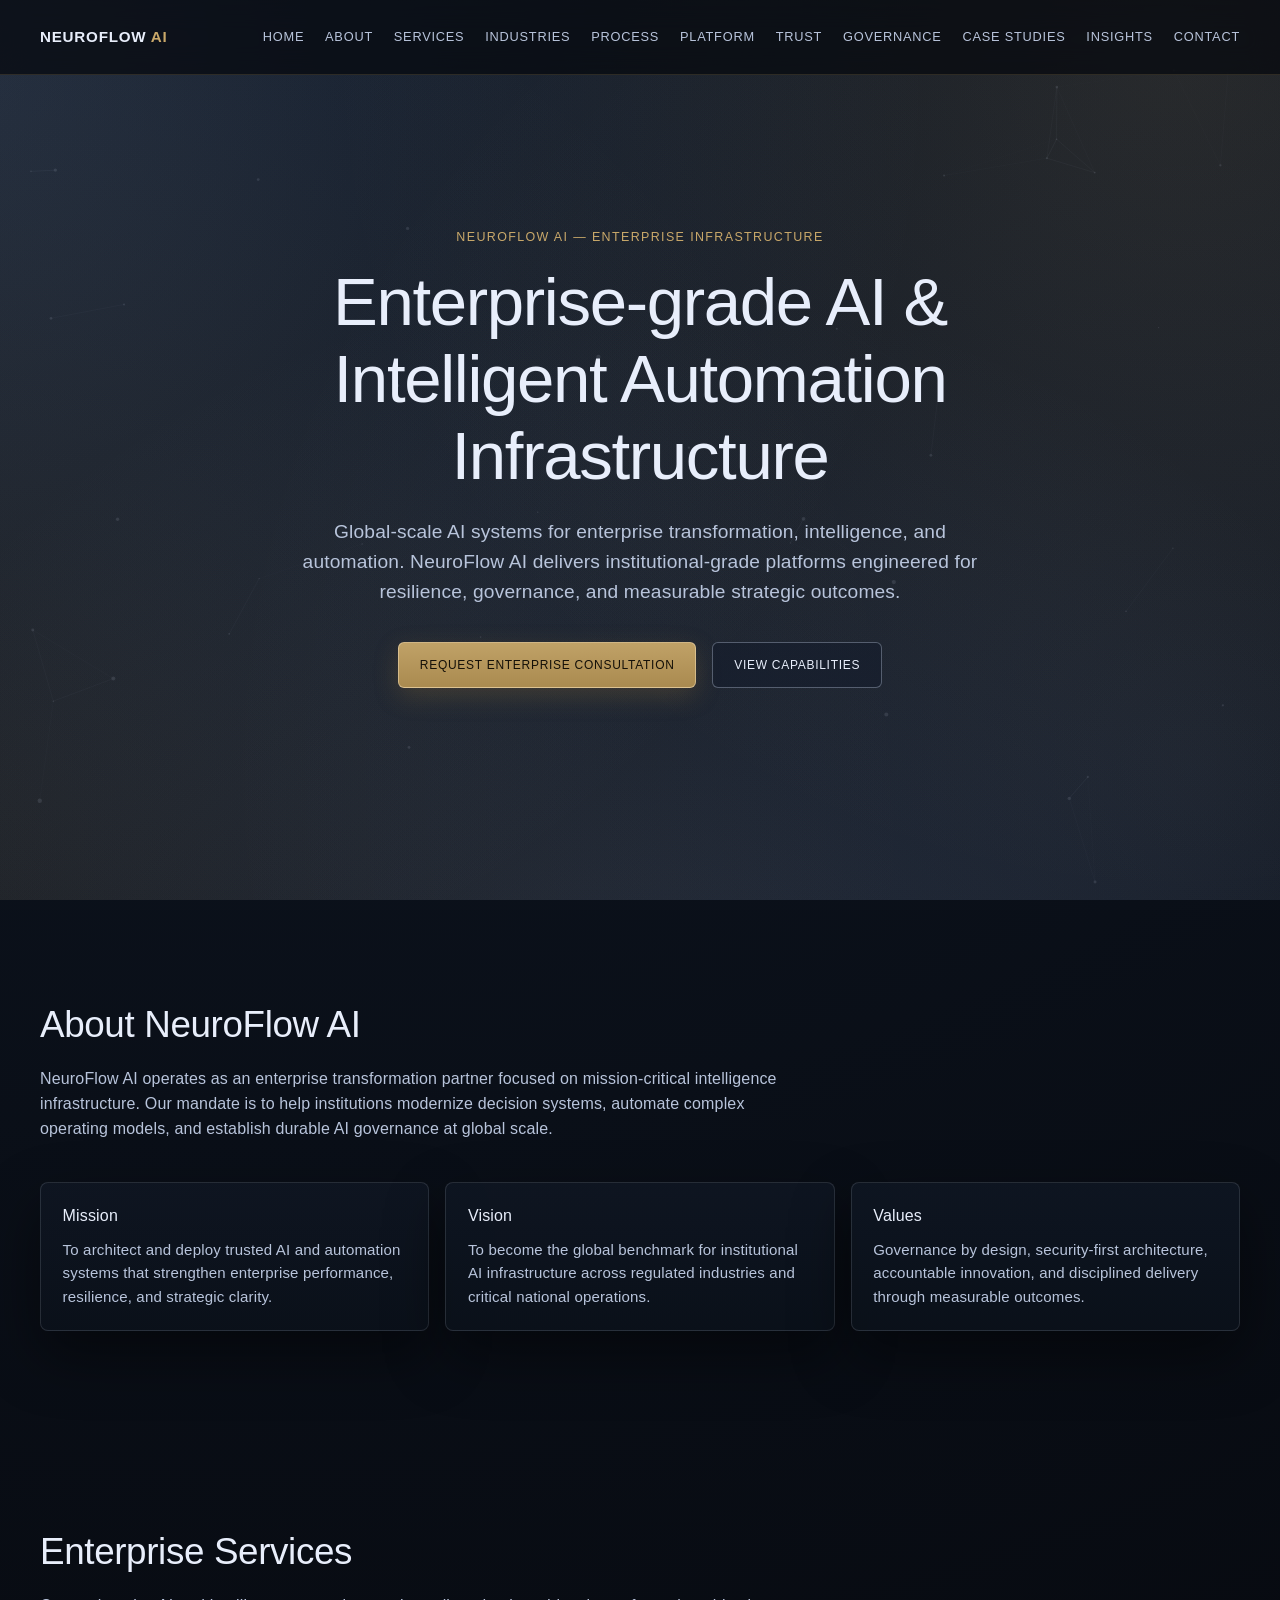
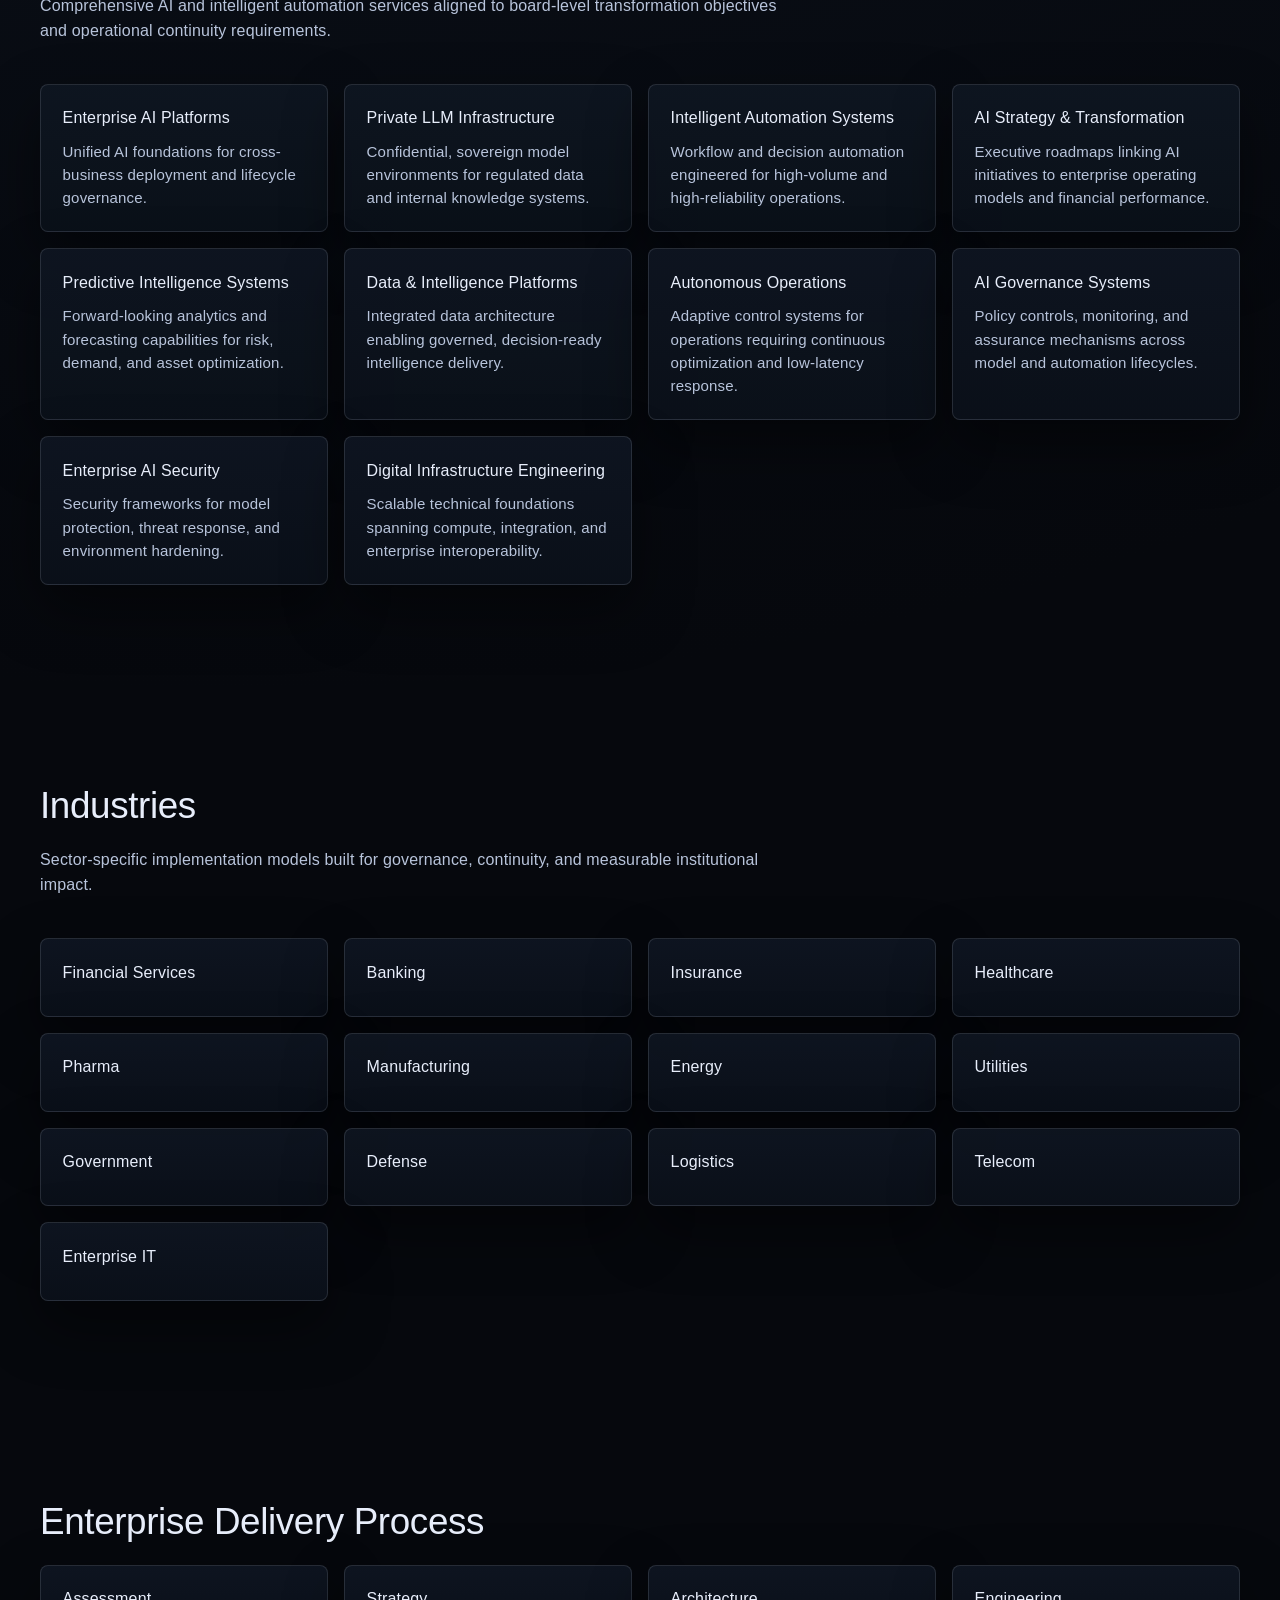
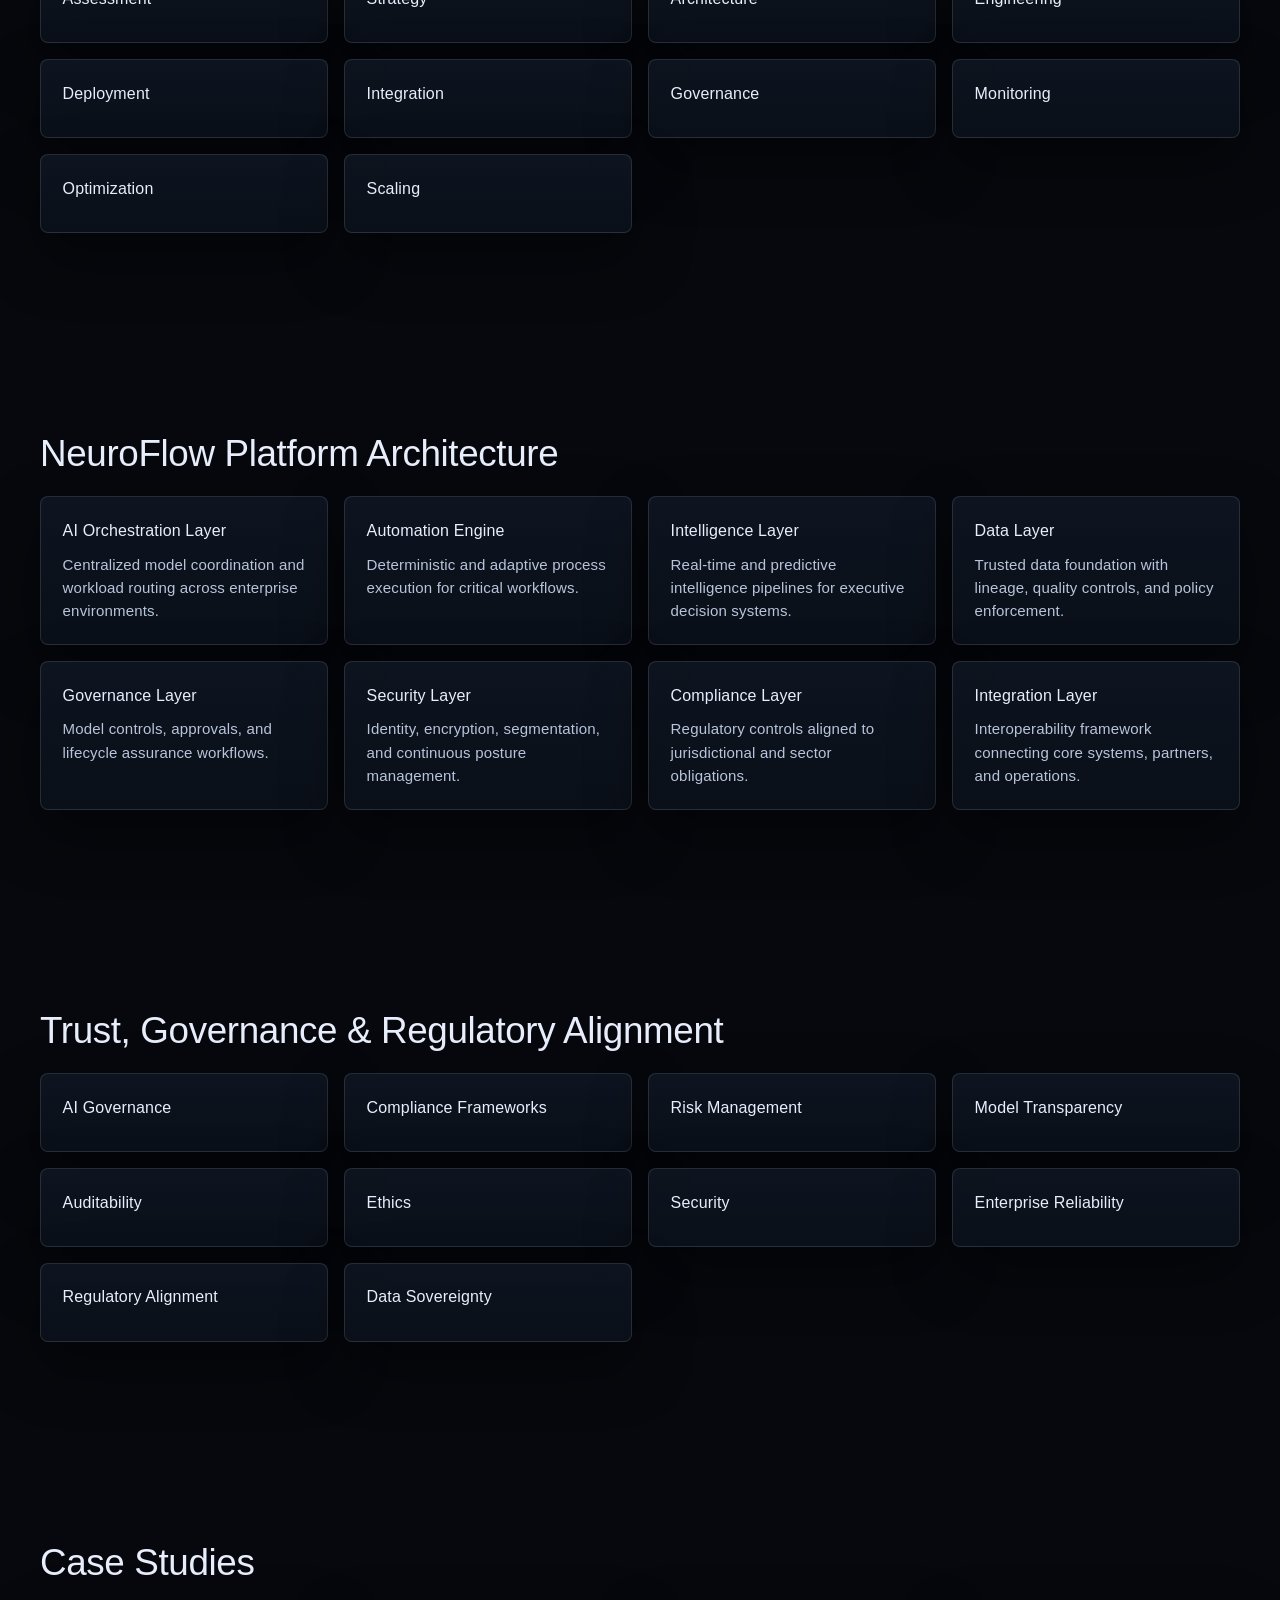
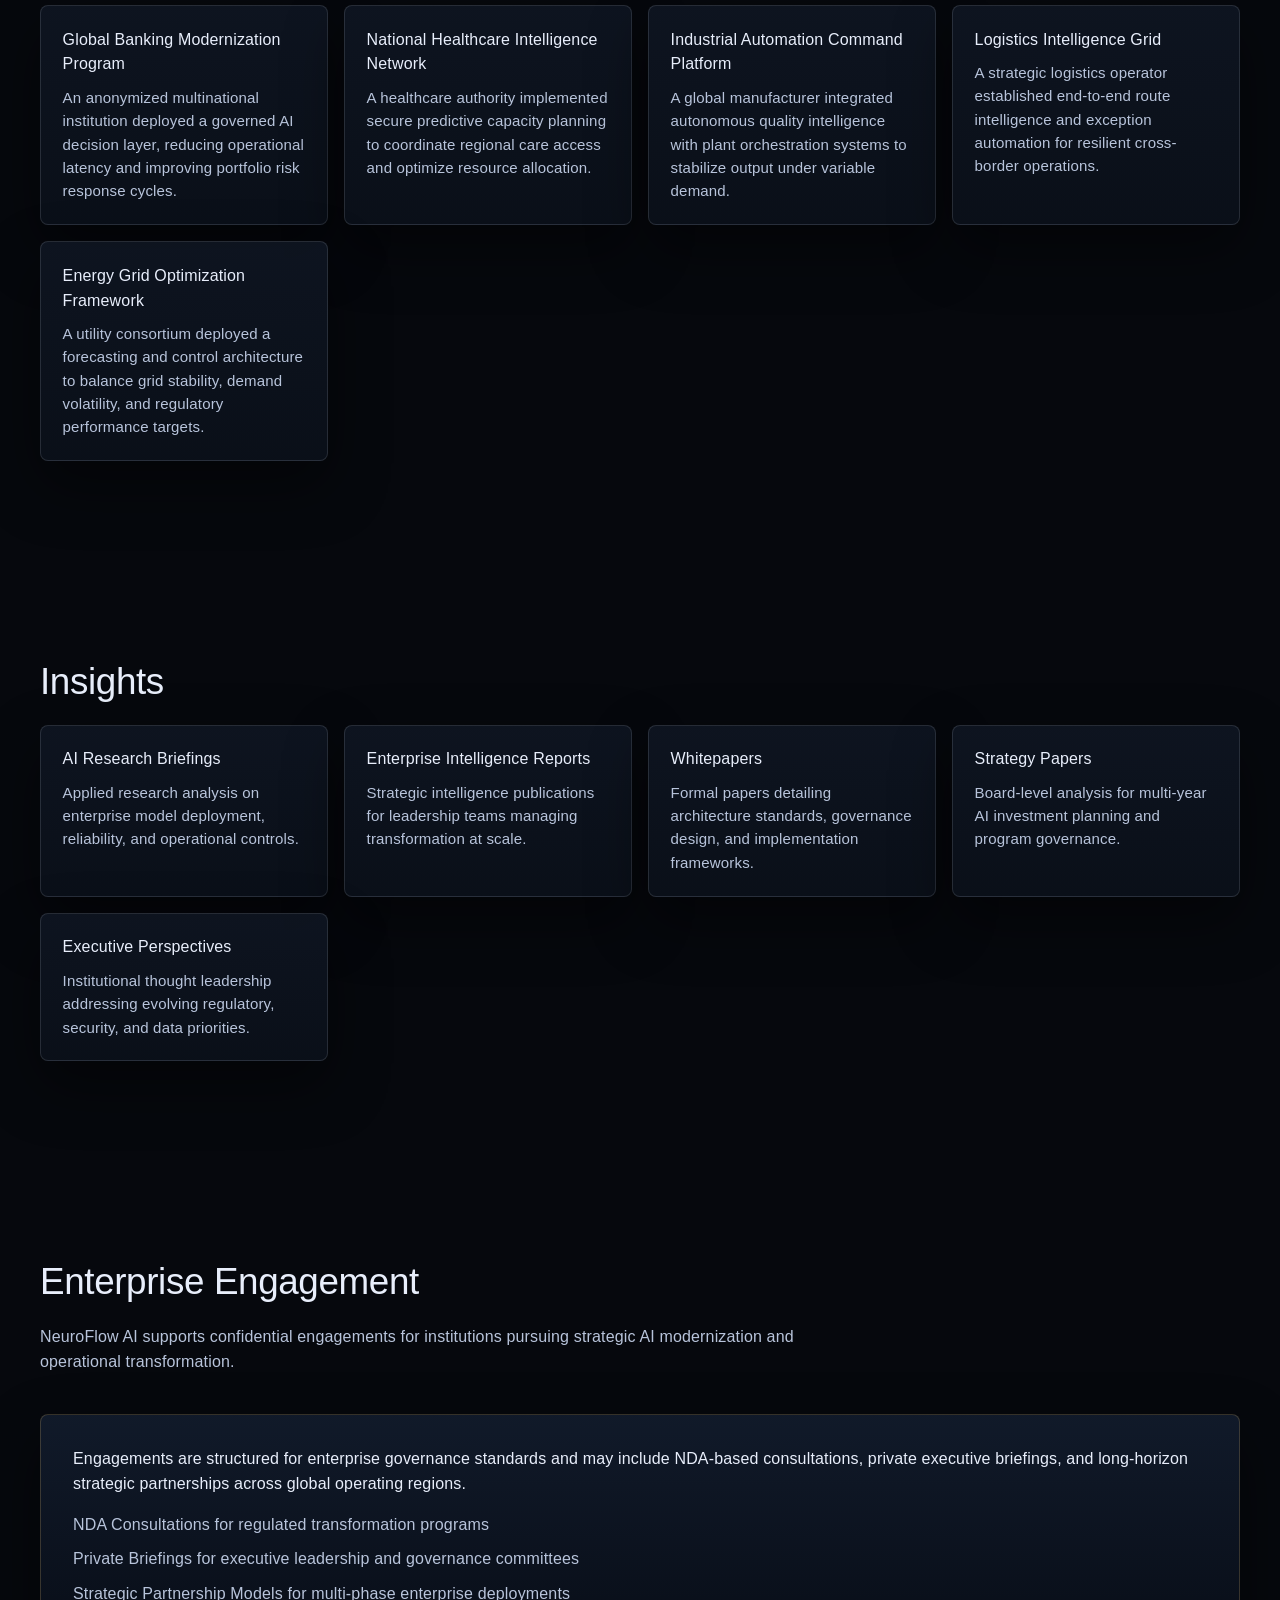
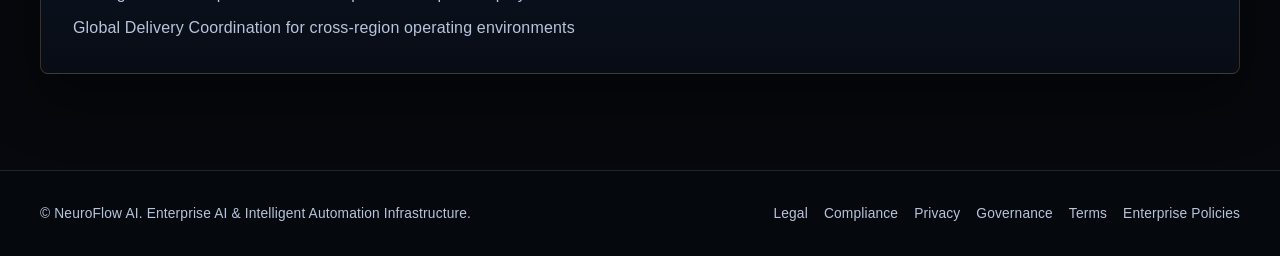
==== index.html @ eb6e6def "Create premium enterprise NeuroFlow AI landing page" ====
<!DOCTYPE html>
<html lang="en">
<head>
  <meta charset="UTF-8" />
  <meta name="viewport" content="width=device-width, initial-scale=1.0" />
  <title>NeuroFlow AI — Enterprise AI & Intelligent Automation Infrastructure</title>
  <style>
    :root {
      --bg: #06080d;
      --bg-alt: #0b1018;
      --panel: #0f1622;
      --panel-soft: #111b2b;
      --line: rgba(219, 228, 245, 0.13);
      --text: #e8eefb;
      --muted: #b8c4db;
      --gold: #c9a86a;
      --blue: #8eaad7;
      --shadow: 0 24px 60px rgba(0, 0, 0, 0.45);
      --radius: 8px;
      --container: 1200px;
      --transition: 420ms cubic-bezier(0.22, 1, 0.36, 1);
    }

    * {
      box-sizing: border-box;
      margin: 0;
      padding: 0;
    }

    html {
      scroll-behavior: smooth;
    }

    body {
      font-family: Inter, "IBM Plex Sans", "Segoe UI", Arial, sans-serif;
      background: radial-gradient(circle at 20% -10%, #101a29 0%, var(--bg) 40%), var(--bg);
      color: var(--text);
      line-height: 1.55;
      letter-spacing: 0.01em;
      overflow-x: hidden;
    }

    a {
      color: inherit;
      text-decoration: none;
    }

    .container {
      width: min(100% - 3rem, var(--container));
      margin-inline: auto;
    }

    .top-nav {
      position: fixed;
      inset: 0 0 auto 0;
      z-index: 1000;
      background: rgba(6, 9, 14, 0.72);
      backdrop-filter: blur(14px);
      border-bottom: 1px solid rgba(201, 168, 106, 0.18);
    }

    .top-nav .container {
      min-height: 74px;
      display: flex;
      align-items: center;
      justify-content: space-between;
      gap: 2rem;
    }

    .logo {
      font-weight: 600;
      letter-spacing: 0.05em;
      font-size: 0.95rem;
      text-transform: uppercase;
      white-space: nowrap;
    }

    .logo span {
      color: var(--gold);
    }

    .nav-links {
      display: flex;
      flex-wrap: wrap;
      justify-content: flex-end;
      gap: 1rem 1.3rem;
      font-size: 0.8rem;
      color: var(--muted);
      text-transform: uppercase;
      letter-spacing: 0.06em;
    }

    .nav-links a {
      position: relative;
      transition: color var(--transition);
    }

    .nav-links a::after {
      content: "";
      position: absolute;
      left: 0;
      right: 0;
      bottom: -6px;
      height: 1px;
      background: var(--gold);
      transform: scaleX(0);
      transform-origin: left;
      transition: transform var(--transition);
    }

    .nav-links a:hover,
    .nav-links a:focus-visible {
      color: var(--text);
    }

    .nav-links a:hover::after,
    .nav-links a:focus-visible::after {
      transform: scaleX(1);
    }

    section {
      padding: 6rem 0;
      position: relative;
    }

    .hero {
      min-height: 100vh;
      display: grid;
      place-items: center;
      padding-top: 7rem;
      overflow: hidden;
      isolation: isolate;
    }

    .hero-gradient,
    .hero-gradient::before,
    .hero-gradient::after {
      position: absolute;
      inset: -20%;
      content: "";
      pointer-events: none;
      z-index: -3;
    }

    .hero-gradient {
      background:
        radial-gradient(circle at 12% 20%, rgba(142, 170, 215, 0.16), transparent 52%),
        radial-gradient(circle at 80% 18%, rgba(201, 168, 106, 0.13), transparent 48%),
        radial-gradient(circle at 50% 110%, rgba(118, 138, 176, 0.2), transparent 56%);
      animation: driftA 28s ease-in-out infinite alternate;
    }

    .hero-gradient::before {
      background: radial-gradient(circle at 72% 68%, rgba(188, 209, 245, 0.08), transparent 45%);
      animation: driftB 34s ease-in-out infinite alternate;
      z-index: -2;
    }

    .hero-gradient::after {
      background: radial-gradient(circle at 22% 72%, rgba(201, 168, 106, 0.09), transparent 42%);
      animation: driftC 40s ease-in-out infinite alternate;
      z-index: -1;
    }

    #ambient-network {
      position: absolute;
      inset: 0;
      width: 100%;
      height: 100%;
      opacity: 0.35;
      z-index: -1;
    }

    .hero-content {
      max-width: 860px;
      text-align: center;
      transform: translate3d(var(--mx, 0px), var(--my, 0px), 0);
      transition: transform 900ms cubic-bezier(0.22, 1, 0.36, 1);
    }

    .kicker {
      color: var(--gold);
      text-transform: uppercase;
      letter-spacing: 0.11em;
      font-size: 0.78rem;
      margin-bottom: 1rem;
    }

    h1 {
      font-size: clamp(2.2rem, 5.6vw, 4.2rem);
      font-weight: 500;
      line-height: 1.15;
      letter-spacing: -0.02em;
      margin-bottom: 1.4rem;
    }

    .hero p {
      color: var(--muted);
      max-width: 710px;
      margin: 0 auto 2.2rem;
      font-size: clamp(1rem, 2vw, 1.2rem);
    }

    .actions {
      display: flex;
      justify-content: center;
      gap: 1rem;
      flex-wrap: wrap;
    }

    .btn {
      border: 1px solid transparent;
      padding: 0.82rem 1.3rem;
      text-transform: uppercase;
      letter-spacing: 0.06em;
      font-size: 0.75rem;
      transition: all var(--transition);
      border-radius: 6px;
      background: transparent;
      cursor: pointer;
      color: var(--text);
    }

    .btn-primary {
      background: linear-gradient(180deg, rgba(201, 168, 106, 0.95), rgba(178, 144, 82, 0.95));
      color: #141008;
      border-color: rgba(255, 235, 198, 0.45);
      box-shadow: 0 8px 24px rgba(143, 113, 53, 0.28);
    }

    .btn-secondary {
      border-color: rgba(184, 196, 219, 0.38);
      background: rgba(17, 27, 43, 0.48);
    }

    .btn:hover,
    .btn:focus-visible {
      transform: translateY(-1px);
      filter: brightness(1.05);
    }

    .section-title {
      font-size: clamp(1.5rem, 3vw, 2.3rem);
      margin-bottom: 0.9rem;
      font-weight: 500;
      letter-spacing: -0.01em;
    }

    .section-intro {
      color: var(--muted);
      max-width: 760px;
      margin-bottom: 2.5rem;
    }

    .grid {
      display: grid;
      grid-template-columns: repeat(12, 1fr);
      gap: 1rem;
    }

    .card {
      grid-column: span 4;
      border: 1px solid var(--line);
      background: linear-gradient(180deg, rgba(15, 22, 34, 0.9), rgba(11, 17, 26, 0.9));
      padding: 1.35rem;
      border-radius: var(--radius);
      box-shadow: var(--shadow);
      transition: transform var(--transition), border-color var(--transition);
    }

    .card h3 {
      font-size: 1rem;
      margin-bottom: 0.55rem;
      color: var(--text);
      font-weight: 500;
    }

    .card p,
    .card li {
      color: var(--muted);
      font-size: 0.94rem;
    }

    .card:hover {
      transform: translateY(-2px);
      border-color: rgba(201, 168, 106, 0.42);
    }

    .about-grid .card { grid-column: span 4; }
    .services-grid .card,
    .industries-grid .card,
    .process-grid .card,
    .platform-grid .card,
    .trust-grid .card,
    .case-grid .card,
    .insights-grid .card { grid-column: span 3; }

    .contact-panel {
      border: 1px solid rgba(201, 168, 106, 0.24);
      border-radius: var(--radius);
      background: linear-gradient(180deg, rgba(18, 28, 44, 0.92), rgba(8, 13, 22, 0.92));
      padding: 2rem;
      box-shadow: var(--shadow);
    }

    .contact-panel ul {
      margin-top: 1rem;
      list-style: none;
      display: grid;
      gap: 0.6rem;
      color: var(--muted);
    }

    footer {
      border-top: 1px solid var(--line);
      background: #05080d;
      padding: 2rem 0;
      color: var(--muted);
      font-size: 0.86rem;
    }

    footer .container {
      display: flex;
      justify-content: space-between;
      flex-wrap: wrap;
      gap: 1rem;
    }

    .footer-links {
      display: flex;
      flex-wrap: wrap;
      gap: 1rem;
    }

    .reveal {
      opacity: 0;
      transform: translateY(18px) scale(0.99);
      transition: opacity 900ms ease, transform 900ms ease;
    }

    .reveal.visible {
      opacity: 1;
      transform: translateY(0) scale(1);
    }

    @keyframes driftA { from { transform: translate3d(-1.5%, -1%, 0) scale(1); } to { transform: translate3d(1.5%, 1%, 0) scale(1.04); } }
    @keyframes driftB { from { transform: translate3d(2%, -2%, 0); } to { transform: translate3d(-2%, 2%, 0); } }
    @keyframes driftC { from { transform: translate3d(-1%, 1%, 0); } to { transform: translate3d(1%, -1%, 0); } }

    @media (max-width: 1024px) {
      .services-grid .card,
      .industries-grid .card,
      .process-grid .card,
      .platform-grid .card,
      .trust-grid .card,
      .case-grid .card,
      .insights-grid .card,
      .about-grid .card { grid-column: span 6; }
    }

    @media (max-width: 700px) {
      .container { width: min(100% - 1.5rem, var(--container)); }
      .nav-links { display: none; }
      .card { grid-column: span 12 !important; }
      section { padding: 4.2rem 0; }
      .hero { min-height: 90vh; }
    }
  </style>
</head>
<body>
  <nav class="top-nav">
    <div class="container">
      <a href="#home" class="logo">NeuroFlow <span>AI</span></a>
      <div class="nav-links">
        <a href="#home">Home</a><a href="#about">About</a><a href="#services">Services</a><a href="#industries">Industries</a>
        <a href="#process">Process</a><a href="#platform">Platform</a><a href="#trust">Trust</a><a href="#governance">Governance</a>
        <a href="#case-studies">Case Studies</a><a href="#insights">Insights</a><a href="#contact">Contact</a>
      </div>
    </div>
  </nav>

  <main>
    <section class="hero" id="home" aria-label="Hero">
      <div class="hero-gradient"></div>
      <canvas id="ambient-network" aria-hidden="true"></canvas>
      <div class="container hero-content reveal">
        <div class="kicker">NeuroFlow AI — Enterprise Infrastructure</div>
        <h1>Enterprise-grade AI &amp; Intelligent Automation Infrastructure</h1>
        <p>Global-scale AI systems for enterprise transformation, intelligence, and automation. NeuroFlow AI delivers institutional-grade platforms engineered for resilience, governance, and measurable strategic outcomes.</p>
        <div class="actions">
          <a class="btn btn-primary" href="#contact">Request Enterprise Consultation</a>
          <a class="btn btn-secondary" href="#services">View Capabilities</a>
        </div>
      </div>
    </section>

    <section id="about">
      <div class="container reveal">
        <h2 class="section-title">About NeuroFlow AI</h2>
        <p class="section-intro">NeuroFlow AI operates as an enterprise transformation partner focused on mission-critical intelligence infrastructure. Our mandate is to help institutions modernize decision systems, automate complex operating models, and establish durable AI governance at global scale.</p>
        <div class="grid about-grid">
          <article class="card"><h3>Mission</h3><p>To architect and deploy trusted AI and automation systems that strengthen enterprise performance, resilience, and strategic clarity.</p></article>
          <article class="card"><h3>Vision</h3><p>To become the global benchmark for institutional AI infrastructure across regulated industries and critical national operations.</p></article>
          <article class="card"><h3>Values</h3><p>Governance by design, security-first architecture, accountable innovation, and disciplined delivery through measurable outcomes.</p></article>
        </div>
      </div>
    </section>

    <section id="services">
      <div class="container reveal">
        <h2 class="section-title">Enterprise Services</h2>
        <p class="section-intro">Comprehensive AI and intelligent automation services aligned to board-level transformation objectives and operational continuity requirements.</p>
        <div class="grid services-grid">
          <article class="card"><h3>Enterprise AI Platforms</h3><p>Unified AI foundations for cross-business deployment and lifecycle governance.</p></article>
          <article class="card"><h3>Private LLM Infrastructure</h3><p>Confidential, sovereign model environments for regulated data and internal knowledge systems.</p></article>
          <article class="card"><h3>Intelligent Automation Systems</h3><p>Workflow and decision automation engineered for high-volume and high-reliability operations.</p></article>
          <article class="card"><h3>AI Strategy &amp; Transformation</h3><p>Executive roadmaps linking AI initiatives to enterprise operating models and financial performance.</p></article>
          <article class="card"><h3>Predictive Intelligence Systems</h3><p>Forward-looking analytics and forecasting capabilities for risk, demand, and asset optimization.</p></article>
          <article class="card"><h3>Data &amp; Intelligence Platforms</h3><p>Integrated data architecture enabling governed, decision-ready intelligence delivery.</p></article>
          <article class="card"><h3>Autonomous Operations</h3><p>Adaptive control systems for operations requiring continuous optimization and low-latency response.</p></article>
          <article class="card"><h3>AI Governance Systems</h3><p>Policy controls, monitoring, and assurance mechanisms across model and automation lifecycles.</p></article>
          <article class="card"><h3>Enterprise AI Security</h3><p>Security frameworks for model protection, threat response, and environment hardening.</p></article>
          <article class="card"><h3>Digital Infrastructure Engineering</h3><p>Scalable technical foundations spanning compute, integration, and enterprise interoperability.</p></article>
        </div>
      </div>
    </section>

    <section id="industries">
      <div class="container reveal">
        <h2 class="section-title">Industries</h2>
        <p class="section-intro">Sector-specific implementation models built for governance, continuity, and measurable institutional impact.</p>
        <div class="grid industries-grid">
          <article class="card"><h3>Financial Services</h3></article><article class="card"><h3>Banking</h3></article>
          <article class="card"><h3>Insurance</h3></article><article class="card"><h3>Healthcare</h3></article>
          <article class="card"><h3>Pharma</h3></article><article class="card"><h3>Manufacturing</h3></article>
          <article class="card"><h3>Energy</h3></article><article class="card"><h3>Utilities</h3></article>
          <article class="card"><h3>Government</h3></article><article class="card"><h3>Defense</h3></article>
          <article class="card"><h3>Logistics</h3></article><article class="card"><h3>Telecom</h3></article>
          <article class="card"><h3>Enterprise IT</h3></article>
        </div>
      </div>
    </section>

    <section id="process">
      <div class="container reveal">
        <h2 class="section-title">Enterprise Delivery Process</h2>
        <div class="grid process-grid">
          <article class="card"><h3>Assessment</h3></article><article class="card"><h3>Strategy</h3></article><article class="card"><h3>Architecture</h3></article><article class="card"><h3>Engineering</h3></article><article class="card"><h3>Deployment</h3></article><article class="card"><h3>Integration</h3></article><article class="card"><h3>Governance</h3></article><article class="card"><h3>Monitoring</h3></article><article class="card"><h3>Optimization</h3></article><article class="card"><h3>Scaling</h3></article>
        </div>
      </div>
    </section>

    <section id="platform">
      <div class="container reveal">
        <h2 class="section-title">NeuroFlow Platform Architecture</h2>
        <div class="grid platform-grid">
          <article class="card"><h3>AI Orchestration Layer</h3><p>Centralized model coordination and workload routing across enterprise environments.</p></article>
          <article class="card"><h3>Automation Engine</h3><p>Deterministic and adaptive process execution for critical workflows.</p></article>
          <article class="card"><h3>Intelligence Layer</h3><p>Real-time and predictive intelligence pipelines for executive decision systems.</p></article>
          <article class="card"><h3>Data Layer</h3><p>Trusted data foundation with lineage, quality controls, and policy enforcement.</p></article>
          <article class="card"><h3>Governance Layer</h3><p>Model controls, approvals, and lifecycle assurance workflows.</p></article>
          <article class="card"><h3>Security Layer</h3><p>Identity, encryption, segmentation, and continuous posture management.</p></article>
          <article class="card"><h3>Compliance Layer</h3><p>Regulatory controls aligned to jurisdictional and sector obligations.</p></article>
          <article class="card"><h3>Integration Layer</h3><p>Interoperability framework connecting core systems, partners, and operations.</p></article>
        </div>
      </div>
    </section>

    <section id="trust">
      <div class="container reveal" id="governance">
        <h2 class="section-title">Trust, Governance &amp; Regulatory Alignment</h2>
        <div class="grid trust-grid">
          <article class="card"><h3>AI Governance</h3></article><article class="card"><h3>Compliance Frameworks</h3></article>
          <article class="card"><h3>Risk Management</h3></article><article class="card"><h3>Model Transparency</h3></article>
          <article class="card"><h3>Auditability</h3></article><article class="card"><h3>Ethics</h3></article>
          <article class="card"><h3>Security</h3></article><article class="card"><h3>Enterprise Reliability</h3></article>
          <article class="card"><h3>Regulatory Alignment</h3></article><article class="card"><h3>Data Sovereignty</h3></article>
        </div>
      </div>
    </section>

    <section id="case-studies">
      <div class="container reveal">
        <h2 class="section-title">Case Studies</h2>
        <div class="grid case-grid">
          <article class="card"><h3>Global Banking Modernization Program</h3><p>An anonymized multinational institution deployed a governed AI decision layer, reducing operational latency and improving portfolio risk response cycles.</p></article>
          <article class="card"><h3>National Healthcare Intelligence Network</h3><p>A healthcare authority implemented secure predictive capacity planning to coordinate regional care access and optimize resource allocation.</p></article>
          <article class="card"><h3>Industrial Automation Command Platform</h3><p>A global manufacturer integrated autonomous quality intelligence with plant orchestration systems to stabilize output under variable demand.</p></article>
          <article class="card"><h3>Logistics Intelligence Grid</h3><p>A strategic logistics operator established end-to-end route intelligence and exception automation for resilient cross-border operations.</p></article>
          <article class="card"><h3>Energy Grid Optimization Framework</h3><p>A utility consortium deployed a forecasting and control architecture to balance grid stability, demand volatility, and regulatory performance targets.</p></article>
        </div>
      </div>
    </section>

    <section id="insights">
      <div class="container reveal">
        <h2 class="section-title">Insights</h2>
        <div class="grid insights-grid">
          <article class="card"><h3>AI Research Briefings</h3><p>Applied research analysis on enterprise model deployment, reliability, and operational controls.</p></article>
          <article class="card"><h3>Enterprise Intelligence Reports</h3><p>Strategic intelligence publications for leadership teams managing transformation at scale.</p></article>
          <article class="card"><h3>Whitepapers</h3><p>Formal papers detailing architecture standards, governance design, and implementation frameworks.</p></article>
          <article class="card"><h3>Strategy Papers</h3><p>Board-level analysis for multi-year AI investment planning and program governance.</p></article>
          <article class="card"><h3>Executive Perspectives</h3><p>Institutional thought leadership addressing evolving regulatory, security, and data priorities.</p></article>
        </div>
      </div>
    </section>

    <section id="contact">
      <div class="container reveal">
        <h2 class="section-title">Enterprise Engagement</h2>
        <p class="section-intro">NeuroFlow AI supports confidential engagements for institutions pursuing strategic AI modernization and operational transformation.</p>
        <div class="contact-panel">
          <p>Engagements are structured for enterprise governance standards and may include NDA-based consultations, private executive briefings, and long-horizon strategic partnerships across global operating regions.</p>
          <ul>
            <li>NDA Consultations for regulated transformation programs</li>
            <li>Private Briefings for executive leadership and governance committees</li>
            <li>Strategic Partnership Models for multi-phase enterprise deployments</li>
            <li>Global Delivery Coordination for cross-region operating environments</li>
          </ul>
        </div>
      </div>
    </section>
  </main>

  <footer>
    <div class="container">
      <div>© NeuroFlow AI. Enterprise AI &amp; Intelligent Automation Infrastructure.</div>
      <div class="footer-links">
        <a href="#">Legal</a><a href="#">Compliance</a><a href="#">Privacy</a>
        <a href="#">Governance</a><a href="#">Terms</a><a href="#">Enterprise Policies</a>
      </div>
    </div>
  </footer>

  <script>
    (function () {
      const hero = document.querySelector('.hero');
      const heroContent = document.querySelector('.hero-content');
      const prefersReducedMotion = window.matchMedia('(prefers-reduced-motion: reduce)').matches;

      if (!prefersReducedMotion) {
        hero.addEventListener('mousemove', (event) => {
          const rect = hero.getBoundingClientRect();
          const x = (event.clientX - rect.left) / rect.width - 0.5;
          const y = (event.clientY - rect.top) / rect.height - 0.5;
          heroContent.style.setProperty('--mx', `${x * 8}px`);
          heroContent.style.setProperty('--my', `${y * 8}px`);
        });

        hero.addEventListener('mouseleave', () => {
          heroContent.style.setProperty('--mx', '0px');
          heroContent.style.setProperty('--my', '0px');
        });
      }

      const reveals = document.querySelectorAll('.reveal');
      const observer = new IntersectionObserver((entries) => {
        entries.forEach((entry) => {
          if (entry.isIntersecting) {
            entry.target.classList.add('visible');
            observer.unobserve(entry.target);
          }
        });
      }, { threshold: 0.12 });

      reveals.forEach((el) => observer.observe(el));

      const canvas = document.getElementById('ambient-network');
      const ctx = canvas.getContext('2d');
      let width = 0;
      let height = 0;
      const nodeCount = 42;
      const nodes = [];
      let rafId;

      function resize() {
        width = canvas.width = canvas.offsetWidth * window.devicePixelRatio;
        height = canvas.height = canvas.offsetHeight * window.devicePixelRatio;
        ctx.setTransform(window.devicePixelRatio, 0, 0, window.devicePixelRatio, 0, 0);
      }

      function initNodes() {
        nodes.length = 0;
        for (let i = 0; i < nodeCount; i++) {
          nodes.push({
            x: Math.random() * canvas.offsetWidth,
            y: Math.random() * canvas.offsetHeight,
            vx: (Math.random() - 0.5) * 0.18,
            vy: (Math.random() - 0.5) * 0.18,
            r: Math.random() * 1.7 + 0.5
          });
        }
      }

      function draw() {
        ctx.clearRect(0, 0, canvas.offsetWidth, canvas.offsetHeight);

        for (let i = 0; i < nodes.length; i++) {
          const a = nodes[i];
          a.x += a.vx;
          a.y += a.vy;

          if (a.x < 0 || a.x > canvas.offsetWidth) a.vx *= -1;
          if (a.y < 0 || a.y > canvas.offsetHeight) a.vy *= -1;

          for (let j = i + 1; j < nodes.length; j++) {
            const b = nodes[j];
            const dx = a.x - b.x;
            const dy = a.y - b.y;
            const dist = Math.sqrt(dx * dx + dy * dy);
            if (dist < 140) {
              const alpha = (1 - dist / 140) * 0.18;
              ctx.strokeStyle = `rgba(193, 205, 230, ${alpha})`;
              ctx.lineWidth = 1;
              ctx.beginPath();
              ctx.moveTo(a.x, a.y);
              ctx.lineTo(b.x, b.y);
              ctx.stroke();
            }
          }

          ctx.fillStyle = 'rgba(207, 216, 236, 0.35)';
          ctx.beginPath();
          ctx.arc(a.x, a.y, a.r, 0, Math.PI * 2);
          ctx.fill();
        }

        rafId = requestAnimationFrame(draw);
      }

      resize();
      initNodes();
      if (!prefersReducedMotion) {
        draw();
      }

      window.addEventListener('resize', () => {
        cancelAnimationFrame(rafId);
        resize();
        initNodes();
        if (!prefersReducedMotion) draw();
      });
    })();
  </script>
</body>
</html>
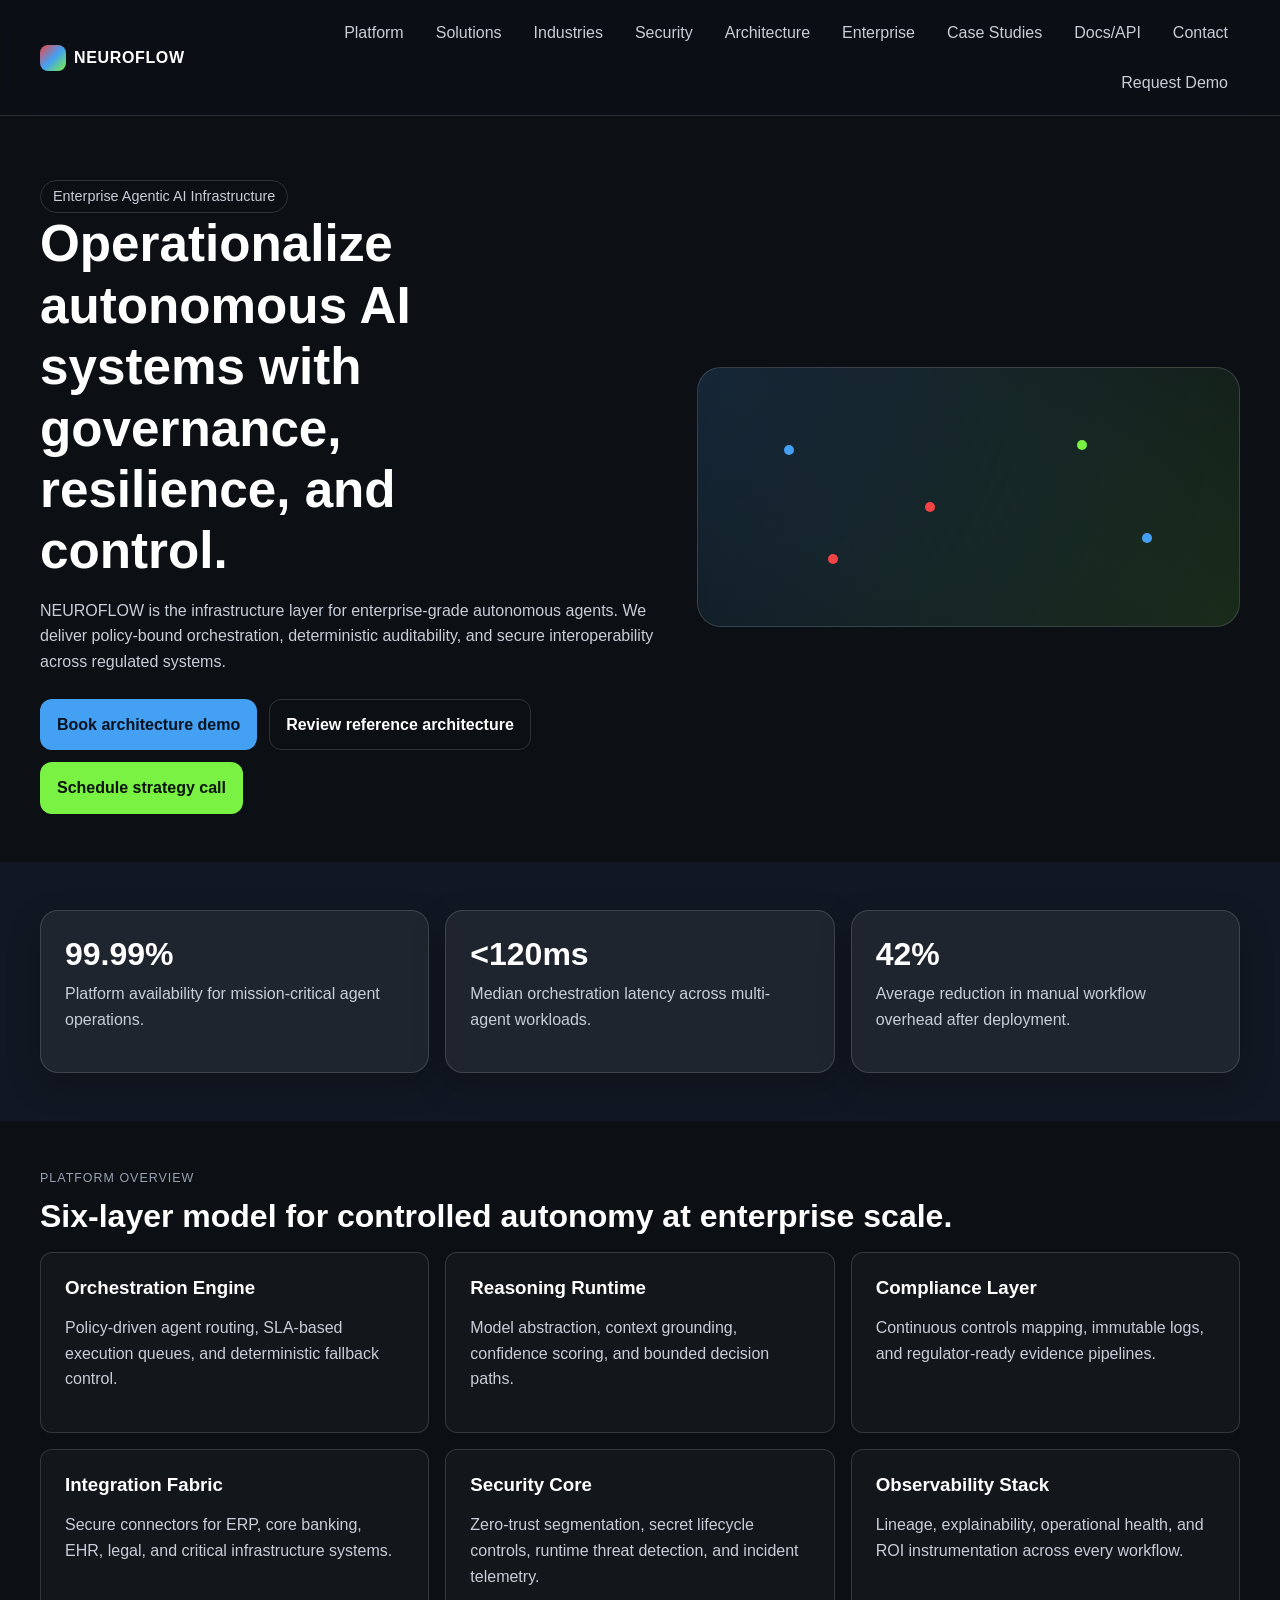
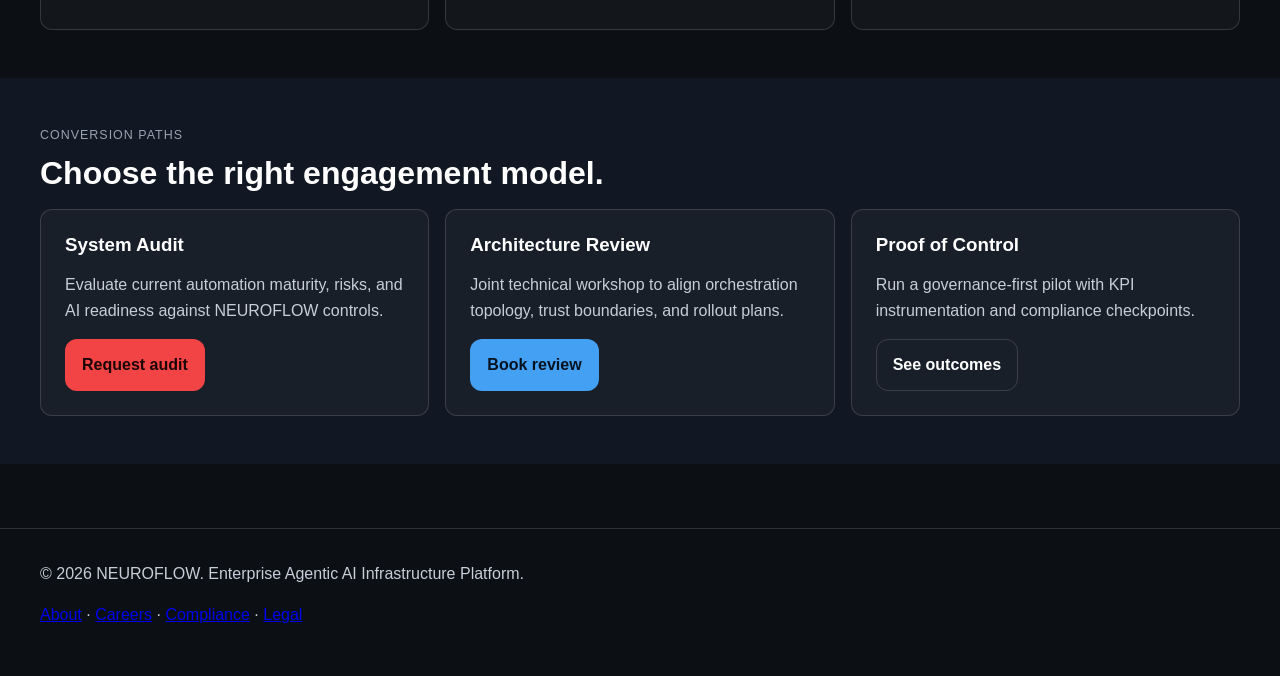
==== commit 98500c8f: "Build enterprise-grade NEUROFLOW multi-page website and architecture docs" ====
--- a/index.html
+++ b/index.html
@@ -1,522 +1,86 @@
-<!DOCTYPE html>
+<!doctype html>
 <html lang="en">
 <head>
-  <meta charset="UTF-8" />
-  <meta name="viewport" content="width=device-width, initial-scale=1.0" />
-  <title>NeuroFlow AI — Enterprise AI & Intelligent Automation Infrastructure</title>
-  <style>
-    :root {
-      --bg: #06080d;
-      --bg-alt: #0b1018;
-      --panel: #0f1622;
-      --panel-soft: #111b2b;
-      --line: rgba(219, 228, 245, 0.13);
-      --text: #e8eefb;
-      --muted: #b8c4db;
-      --gold: #c9a86a;
-      --blue: #8eaad7;
-      --shadow: 0 24px 60px rgba(0, 0, 0, 0.45);
-      --radius: 8px;
-      --container: 1200px;
-      --transition: 420ms cubic-bezier(0.22, 1, 0.36, 1);
-    }
+  <meta charset="utf-8" />
+  <meta name="viewport" content="width=device-width, initial-scale=1" />
+  <title>NEUROFLOW | Enterprise Agentic AI Infrastructure Platform</title>
+  <meta name="description" content="NEUROFLOW provides enterprise-grade agentic AI infrastructure for mission-critical autonomous workflows, security-first orchestration, and regulated industry deployments." />
+  <link rel="stylesheet" href="assets/site.css" />
+</head>
+<body data-page="home">
+  <a class="skip-link" href="#main">Skip to content</a>
+  <header class="site-header" role="banner">
+    <div class="nav-wrap">
+      <a class="brand" href="index.html" aria-label="NEUROFLOW Home"><span class="brand-mark"></span>NEUROFLOW</a>
+      <nav aria-label="Primary">
+        <ul>
+          <li><a href="platform.html" data-page="platform">Platform</a></li>
+          <li><a href="solutions.html" data-page="solutions">Solutions</a></li>
+          <li><a href="industries.html" data-page="industries">Industries</a></li>
+          <li><a href="security.html" data-page="security">Security</a></li>
+          <li><a href="architecture.html" data-page="architecture">Architecture</a></li>
+          <li><a href="enterprise.html" data-page="enterprise">Enterprise</a></li>
+          <li><a href="case-studies.html" data-page="case-studies">Case Studies</a></li>
+          <li><a href="docs-api.html" data-page="docs-api">Docs/API</a></li>
+          <li><a href="contact.html" data-page="contact">Contact</a></li>
+          <li><a href="demo-request.html" data-page="demo-request">Request Demo</a></li>
+        </ul>
+      </nav>
+    </div>
+  </header>
 
-    * {
-      box-sizing: border-box;
-      margin: 0;
-      padding: 0;
-    }
+  <main id="main">
+    <section class="container hero">
+      <div>
+        <span class="badge">Enterprise Agentic AI Infrastructure</span>
+        <h1>Operationalize autonomous AI systems with governance, resilience, and control.</h1>
+        <p>NEUROFLOW is the infrastructure layer for enterprise-grade autonomous agents. We deliver policy-bound orchestration, deterministic auditability, and secure interoperability across regulated systems.</p>
+        <div class="cta-row">
+          <a class="btn primary" href="demo-request.html">Book architecture demo</a>
+          <a class="btn secondary" href="architecture.html">Review reference architecture</a>
+          <a class="btn success" href="contact.html">Schedule strategy call</a>
+        </div>
+      </div>
+      <div class="diagram" aria-label="AI orchestration network visual">
+        <div class="node" style="left:16%; top:30%"></div>
+        <div class="node red" style="left:42%; top:52%"></div>
+        <div class="node green" style="left:70%; top:28%"></div>
+        <div class="node" style="left:82%; top:64%"></div>
+        <div class="node red" style="left:24%; top:72%"></div>
+      </div>
+    </section>
 
-    html {
-      scroll-behavior: smooth;
-    }
+    <section class="section alt">
+      <div class="container metric-grid">
+        <article class="panel metric"><h3>99.99%</h3><p>Platform availability for mission-critical agent operations.</p></article>
+        <article class="panel metric"><h3>&lt;120ms</h3><p>Median orchestration latency across multi-agent workloads.</p></article>
+        <article class="panel metric"><h3>42%</h3><p>Average reduction in manual workflow overhead after deployment.</p></article>
+      </div>
+    </section>
 
-    body {
-      font-family: Inter, "IBM Plex Sans", "Segoe UI", Arial, sans-serif;
-      background: radial-gradient(circle at 20% -10%, #101a29 0%, var(--bg) 40%), var(--bg);
-      color: var(--text);
-      line-height: 1.55;
-      letter-spacing: 0.01em;
-      overflow-x: hidden;
-    }
-
-    a {
-      color: inherit;
-      text-decoration: none;
-    }
-
-    .container {
-      width: min(100% - 3rem, var(--container));
-      margin-inline: auto;
-    }
-
-    .top-nav {
-      position: fixed;
-      inset: 0 0 auto 0;
-      z-index: 1000;
-      background: rgba(6, 9, 14, 0.72);
-      backdrop-filter: blur(14px);
-      border-bottom: 1px solid rgba(201, 168, 106, 0.18);
-    }
-
-    .top-nav .container {
-      min-height: 74px;
-      display: flex;
-      align-items: center;
-      justify-content: space-between;
-      gap: 2rem;
-    }
-
-    .logo {
-      font-weight: 600;
-      letter-spacing: 0.05em;
-      font-size: 0.95rem;
-      text-transform: uppercase;
-      white-space: nowrap;
-    }
-
-    .logo span {
-      color: var(--gold);
-    }
-
-    .nav-links {
-      display: flex;
-      flex-wrap: wrap;
-      justify-content: flex-end;
-      gap: 1rem 1.3rem;
-      font-size: 0.8rem;
-      color: var(--muted);
-      text-transform: uppercase;
-      letter-spacing: 0.06em;
-    }
-
-    .nav-links a {
-      position: relative;
-      transition: color var(--transition);
-    }
-
-    .nav-links a::after {
-      content: "";
-      position: absolute;
-      left: 0;
-      right: 0;
-      bottom: -6px;
-      height: 1px;
-      background: var(--gold);
-      transform: scaleX(0);
-      transform-origin: left;
-      transition: transform var(--transition);
-    }
-
-    .nav-links a:hover,
-    .nav-links a:focus-visible {
-      color: var(--text);
-    }
-
-    .nav-links a:hover::after,
-    .nav-links a:focus-visible::after {
-      transform: scaleX(1);
-    }
-
-    section {
-      padding: 6rem 0;
-      position: relative;
-    }
-
-    .hero {
-      min-height: 100vh;
-      display: grid;
-      place-items: center;
-      padding-top: 7rem;
-      overflow: hidden;
-      isolation: isolate;
-    }
-
-    .hero-gradient,
-    .hero-gradient::before,
-    .hero-gradient::after {
-      position: absolute;
-      inset: -20%;
-      content: "";
-      pointer-events: none;
-      z-index: -3;
-    }
-
-    .hero-gradient {
-      background:
-        radial-gradient(circle at 12% 20%, rgba(142, 170, 215, 0.16), transparent 52%),
-        radial-gradient(circle at 80% 18%, rgba(201, 168, 106, 0.13), transparent 48%),
-        radial-gradient(circle at 50% 110%, rgba(118, 138, 176, 0.2), transparent 56%);
-      animation: driftA 28s ease-in-out infinite alternate;
-    }
-
-    .hero-gradient::before {
-      background: radial-gradient(circle at 72% 68%, rgba(188, 209, 245, 0.08), transparent 45%);
-      animation: driftB 34s ease-in-out infinite alternate;
-      z-index: -2;
-    }
-
-    .hero-gradient::after {
-      background: radial-gradient(circle at 22% 72%, rgba(201, 168, 106, 0.09), transparent 42%);
-      animation: driftC 40s ease-in-out infinite alternate;
-      z-index: -1;
-    }
-
-    #ambient-network {
-      position: absolute;
-      inset: 0;
-      width: 100%;
-      height: 100%;
-      opacity: 0.35;
-      z-index: -1;
-    }
-
-    .hero-content {
-      max-width: 860px;
-      text-align: center;
-      transform: translate3d(var(--mx, 0px), var(--my, 0px), 0);
-      transition: transform 900ms cubic-bezier(0.22, 1, 0.36, 1);
-    }
-
-    .kicker {
-      color: var(--gold);
-      text-transform: uppercase;
-      letter-spacing: 0.11em;
-      font-size: 0.78rem;
-      margin-bottom: 1rem;
-    }
-
-    h1 {
-      font-size: clamp(2.2rem, 5.6vw, 4.2rem);
-      font-weight: 500;
-      line-height: 1.15;
-      letter-spacing: -0.02em;
-      margin-bottom: 1.4rem;
-    }
-
-    .hero p {
-      color: var(--muted);
-      max-width: 710px;
-      margin: 0 auto 2.2rem;
-      font-size: clamp(1rem, 2vw, 1.2rem);
-    }
-
-    .actions {
-      display: flex;
-      justify-content: center;
-      gap: 1rem;
-      flex-wrap: wrap;
-    }
-
-    .btn {
-      border: 1px solid transparent;
-      padding: 0.82rem 1.3rem;
-      text-transform: uppercase;
-      letter-spacing: 0.06em;
-      font-size: 0.75rem;
-      transition: all var(--transition);
-      border-radius: 6px;
-      background: transparent;
-      cursor: pointer;
-      color: var(--text);
-    }
-
-    .btn-primary {
-      background: linear-gradient(180deg, rgba(201, 168, 106, 0.95), rgba(178, 144, 82, 0.95));
-      color: #141008;
-      border-color: rgba(255, 235, 198, 0.45);
-      box-shadow: 0 8px 24px rgba(143, 113, 53, 0.28);
-    }
-
-    .btn-secondary {
-      border-color: rgba(184, 196, 219, 0.38);
-      background: rgba(17, 27, 43, 0.48);
-    }
-
-    .btn:hover,
-    .btn:focus-visible {
-      transform: translateY(-1px);
-      filter: brightness(1.05);
-    }
-
-    .section-title {
-      font-size: clamp(1.5rem, 3vw, 2.3rem);
-      margin-bottom: 0.9rem;
-      font-weight: 500;
-      letter-spacing: -0.01em;
-    }
-
-    .section-intro {
-      color: var(--muted);
-      max-width: 760px;
-      margin-bottom: 2.5rem;
-    }
-
-    .grid {
-      display: grid;
-      grid-template-columns: repeat(12, 1fr);
-      gap: 1rem;
-    }
-
-    .card {
-      grid-column: span 4;
-      border: 1px solid var(--line);
-      background: linear-gradient(180deg, rgba(15, 22, 34, 0.9), rgba(11, 17, 26, 0.9));
-      padding: 1.35rem;
-      border-radius: var(--radius);
-      box-shadow: var(--shadow);
-      transition: transform var(--transition), border-color var(--transition);
-    }
-
-    .card h3 {
-      font-size: 1rem;
-      margin-bottom: 0.55rem;
-      color: var(--text);
-      font-weight: 500;
-    }
-
-    .card p,
-    .card li {
-      color: var(--muted);
-      font-size: 0.94rem;
-    }
-
-    .card:hover {
-      transform: translateY(-2px);
-      border-color: rgba(201, 168, 106, 0.42);
-    }
-
-    .about-grid .card { grid-column: span 4; }
-    .services-grid .card,
-    .industries-grid .card,
-    .process-grid .card,
-    .platform-grid .card,
-    .trust-grid .card,
-    .case-grid .card,
-    .insights-grid .card { grid-column: span 3; }
-
-    .contact-panel {
-      border: 1px solid rgba(201, 168, 106, 0.24);
-      border-radius: var(--radius);
-      background: linear-gradient(180deg, rgba(18, 28, 44, 0.92), rgba(8, 13, 22, 0.92));
-      padding: 2rem;
-      box-shadow: var(--shadow);
-    }
-
-    .contact-panel ul {
-      margin-top: 1rem;
-      list-style: none;
-      display: grid;
-      gap: 0.6rem;
-      color: var(--muted);
-    }
-
-    footer {
-      border-top: 1px solid var(--line);
-      background: #05080d;
-      padding: 2rem 0;
-      color: var(--muted);
-      font-size: 0.86rem;
-    }
-
-    footer .container {
-      display: flex;
-      justify-content: space-between;
-      flex-wrap: wrap;
-      gap: 1rem;
-    }
-
-    .footer-links {
-      display: flex;
-      flex-wrap: wrap;
-      gap: 1rem;
-    }
-
-    .reveal {
-      opacity: 0;
-      transform: translateY(18px) scale(0.99);
-      transition: opacity 900ms ease, transform 900ms ease;
-    }
-
-    .reveal.visible {
-      opacity: 1;
-      transform: translateY(0) scale(1);
-    }
-
-    @keyframes driftA { from { transform: translate3d(-1.5%, -1%, 0) scale(1); } to { transform: translate3d(1.5%, 1%, 0) scale(1.04); } }
-    @keyframes driftB { from { transform: translate3d(2%, -2%, 0); } to { transform: translate3d(-2%, 2%, 0); } }
-    @keyframes driftC { from { transform: translate3d(-1%, 1%, 0); } to { transform: translate3d(1%, -1%, 0); } }
-
-    @media (max-width: 1024px) {
-      .services-grid .card,
-      .industries-grid .card,
-      .process-grid .card,
-      .platform-grid .card,
-      .trust-grid .card,
-      .case-grid .card,
-      .insights-grid .card,
-      .about-grid .card { grid-column: span 6; }
-    }
-
-    @media (max-width: 700px) {
-      .container { width: min(100% - 1.5rem, var(--container)); }
-      .nav-links { display: none; }
-      .card { grid-column: span 12 !important; }
-      section { padding: 4.2rem 0; }
-      .hero { min-height: 90vh; }
-    }
-  </style>
-</head>
-<body>
-  <nav class="top-nav">
-    <div class="container">
-      <a href="#home" class="logo">NeuroFlow <span>AI</span></a>
-      <div class="nav-links">
-        <a href="#home">Home</a><a href="#about">About</a><a href="#services">Services</a><a href="#industries">Industries</a>
-        <a href="#process">Process</a><a href="#platform">Platform</a><a href="#trust">Trust</a><a href="#governance">Governance</a>
-        <a href="#case-studies">Case Studies</a><a href="#insights">Insights</a><a href="#contact">Contact</a>
-      </div>
-    </div>
-  </nav>
-
-  <main>
-    <section class="hero" id="home" aria-label="Hero">
-      <div class="hero-gradient"></div>
-      <canvas id="ambient-network" aria-hidden="true"></canvas>
-      <div class="container hero-content reveal">
-        <div class="kicker">NeuroFlow AI — Enterprise Infrastructure</div>
-        <h1>Enterprise-grade AI &amp; Intelligent Automation Infrastructure</h1>
-        <p>Global-scale AI systems for enterprise transformation, intelligence, and automation. NeuroFlow AI delivers institutional-grade platforms engineered for resilience, governance, and measurable strategic outcomes.</p>
-        <div class="actions">
-          <a class="btn btn-primary" href="#contact">Request Enterprise Consultation</a>
-          <a class="btn btn-secondary" href="#services">View Capabilities</a>
+    <section class="section">
+      <div class="container">
+        <p class="kicker">Platform Overview</p>
+        <h2>Six-layer model for controlled autonomy at enterprise scale.</h2>
+        <div class="card-grid">
+          <article class="card"><h3>Orchestration Engine</h3><p>Policy-driven agent routing, SLA-based execution queues, and deterministic fallback control.</p></article>
+          <article class="card"><h3>Reasoning Runtime</h3><p>Model abstraction, context grounding, confidence scoring, and bounded decision paths.</p></article>
+          <article class="card"><h3>Compliance Layer</h3><p>Continuous controls mapping, immutable logs, and regulator-ready evidence pipelines.</p></article>
+          <article class="card"><h3>Integration Fabric</h3><p>Secure connectors for ERP, core banking, EHR, legal, and critical infrastructure systems.</p></article>
+          <article class="card"><h3>Security Core</h3><p>Zero-trust segmentation, secret lifecycle controls, runtime threat detection, and incident telemetry.</p></article>
+          <article class="card"><h3>Observability Stack</h3><p>Lineage, explainability, operational health, and ROI instrumentation across every workflow.</p></article>
         </div>
       </div>
     </section>
 
-    <section id="about">
-      <div class="container reveal">
-        <h2 class="section-title">About NeuroFlow AI</h2>
-        <p class="section-intro">NeuroFlow AI operates as an enterprise transformation partner focused on mission-critical intelligence infrastructure. Our mandate is to help institutions modernize decision systems, automate complex operating models, and establish durable AI governance at global scale.</p>
-        <div class="grid about-grid">
-          <article class="card"><h3>Mission</h3><p>To architect and deploy trusted AI and automation systems that strengthen enterprise performance, resilience, and strategic clarity.</p></article>
-          <article class="card"><h3>Vision</h3><p>To become the global benchmark for institutional AI infrastructure across regulated industries and critical national operations.</p></article>
-          <article class="card"><h3>Values</h3><p>Governance by design, security-first architecture, accountable innovation, and disciplined delivery through measurable outcomes.</p></article>
-        </div>
-      </div>
-    </section>
-
-    <section id="services">
-      <div class="container reveal">
-        <h2 class="section-title">Enterprise Services</h2>
-        <p class="section-intro">Comprehensive AI and intelligent automation services aligned to board-level transformation objectives and operational continuity requirements.</p>
-        <div class="grid services-grid">
-          <article class="card"><h3>Enterprise AI Platforms</h3><p>Unified AI foundations for cross-business deployment and lifecycle governance.</p></article>
-          <article class="card"><h3>Private LLM Infrastructure</h3><p>Confidential, sovereign model environments for regulated data and internal knowledge systems.</p></article>
-          <article class="card"><h3>Intelligent Automation Systems</h3><p>Workflow and decision automation engineered for high-volume and high-reliability operations.</p></article>
-          <article class="card"><h3>AI Strategy &amp; Transformation</h3><p>Executive roadmaps linking AI initiatives to enterprise operating models and financial performance.</p></article>
-          <article class="card"><h3>Predictive Intelligence Systems</h3><p>Forward-looking analytics and forecasting capabilities for risk, demand, and asset optimization.</p></article>
-          <article class="card"><h3>Data &amp; Intelligence Platforms</h3><p>Integrated data architecture enabling governed, decision-ready intelligence delivery.</p></article>
-          <article class="card"><h3>Autonomous Operations</h3><p>Adaptive control systems for operations requiring continuous optimization and low-latency response.</p></article>
-          <article class="card"><h3>AI Governance Systems</h3><p>Policy controls, monitoring, and assurance mechanisms across model and automation lifecycles.</p></article>
-          <article class="card"><h3>Enterprise AI Security</h3><p>Security frameworks for model protection, threat response, and environment hardening.</p></article>
-          <article class="card"><h3>Digital Infrastructure Engineering</h3><p>Scalable technical foundations spanning compute, integration, and enterprise interoperability.</p></article>
-        </div>
-      </div>
-    </section>
-
-    <section id="industries">
-      <div class="container reveal">
-        <h2 class="section-title">Industries</h2>
-        <p class="section-intro">Sector-specific implementation models built for governance, continuity, and measurable institutional impact.</p>
-        <div class="grid industries-grid">
-          <article class="card"><h3>Financial Services</h3></article><article class="card"><h3>Banking</h3></article>
-          <article class="card"><h3>Insurance</h3></article><article class="card"><h3>Healthcare</h3></article>
-          <article class="card"><h3>Pharma</h3></article><article class="card"><h3>Manufacturing</h3></article>
-          <article class="card"><h3>Energy</h3></article><article class="card"><h3>Utilities</h3></article>
-          <article class="card"><h3>Government</h3></article><article class="card"><h3>Defense</h3></article>
-          <article class="card"><h3>Logistics</h3></article><article class="card"><h3>Telecom</h3></article>
-          <article class="card"><h3>Enterprise IT</h3></article>
-        </div>
-      </div>
-    </section>
-
-    <section id="process">
-      <div class="container reveal">
-        <h2 class="section-title">Enterprise Delivery Process</h2>
-        <div class="grid process-grid">
-          <article class="card"><h3>Assessment</h3></article><article class="card"><h3>Strategy</h3></article><article class="card"><h3>Architecture</h3></article><article class="card"><h3>Engineering</h3></article><article class="card"><h3>Deployment</h3></article><article class="card"><h3>Integration</h3></article><article class="card"><h3>Governance</h3></article><article class="card"><h3>Monitoring</h3></article><article class="card"><h3>Optimization</h3></article><article class="card"><h3>Scaling</h3></article>
-        </div>
-      </div>
-    </section>
-
-    <section id="platform">
-      <div class="container reveal">
-        <h2 class="section-title">NeuroFlow Platform Architecture</h2>
-        <div class="grid platform-grid">
-          <article class="card"><h3>AI Orchestration Layer</h3><p>Centralized model coordination and workload routing across enterprise environments.</p></article>
-          <article class="card"><h3>Automation Engine</h3><p>Deterministic and adaptive process execution for critical workflows.</p></article>
-          <article class="card"><h3>Intelligence Layer</h3><p>Real-time and predictive intelligence pipelines for executive decision systems.</p></article>
-          <article class="card"><h3>Data Layer</h3><p>Trusted data foundation with lineage, quality controls, and policy enforcement.</p></article>
-          <article class="card"><h3>Governance Layer</h3><p>Model controls, approvals, and lifecycle assurance workflows.</p></article>
-          <article class="card"><h3>Security Layer</h3><p>Identity, encryption, segmentation, and continuous posture management.</p></article>
-          <article class="card"><h3>Compliance Layer</h3><p>Regulatory controls aligned to jurisdictional and sector obligations.</p></article>
-          <article class="card"><h3>Integration Layer</h3><p>Interoperability framework connecting core systems, partners, and operations.</p></article>
-        </div>
-      </div>
-    </section>
-
-    <section id="trust">
-      <div class="container reveal" id="governance">
-        <h2 class="section-title">Trust, Governance &amp; Regulatory Alignment</h2>
-        <div class="grid trust-grid">
-          <article class="card"><h3>AI Governance</h3></article><article class="card"><h3>Compliance Frameworks</h3></article>
-          <article class="card"><h3>Risk Management</h3></article><article class="card"><h3>Model Transparency</h3></article>
-          <article class="card"><h3>Auditability</h3></article><article class="card"><h3>Ethics</h3></article>
-          <article class="card"><h3>Security</h3></article><article class="card"><h3>Enterprise Reliability</h3></article>
-          <article class="card"><h3>Regulatory Alignment</h3></article><article class="card"><h3>Data Sovereignty</h3></article>
-        </div>
-      </div>
-    </section>
-
-    <section id="case-studies">
-      <div class="container reveal">
-        <h2 class="section-title">Case Studies</h2>
-        <div class="grid case-grid">
-          <article class="card"><h3>Global Banking Modernization Program</h3><p>An anonymized multinational institution deployed a governed AI decision layer, reducing operational latency and improving portfolio risk response cycles.</p></article>
-          <article class="card"><h3>National Healthcare Intelligence Network</h3><p>A healthcare authority implemented secure predictive capacity planning to coordinate regional care access and optimize resource allocation.</p></article>
-          <article class="card"><h3>Industrial Automation Command Platform</h3><p>A global manufacturer integrated autonomous quality intelligence with plant orchestration systems to stabilize output under variable demand.</p></article>
-          <article class="card"><h3>Logistics Intelligence Grid</h3><p>A strategic logistics operator established end-to-end route intelligence and exception automation for resilient cross-border operations.</p></article>
-          <article class="card"><h3>Energy Grid Optimization Framework</h3><p>A utility consortium deployed a forecasting and control architecture to balance grid stability, demand volatility, and regulatory performance targets.</p></article>
-        </div>
-      </div>
-    </section>
-
-    <section id="insights">
-      <div class="container reveal">
-        <h2 class="section-title">Insights</h2>
-        <div class="grid insights-grid">
-          <article class="card"><h3>AI Research Briefings</h3><p>Applied research analysis on enterprise model deployment, reliability, and operational controls.</p></article>
-          <article class="card"><h3>Enterprise Intelligence Reports</h3><p>Strategic intelligence publications for leadership teams managing transformation at scale.</p></article>
-          <article class="card"><h3>Whitepapers</h3><p>Formal papers detailing architecture standards, governance design, and implementation frameworks.</p></article>
-          <article class="card"><h3>Strategy Papers</h3><p>Board-level analysis for multi-year AI investment planning and program governance.</p></article>
-          <article class="card"><h3>Executive Perspectives</h3><p>Institutional thought leadership addressing evolving regulatory, security, and data priorities.</p></article>
-        </div>
-      </div>
-    </section>
-
-    <section id="contact">
-      <div class="container reveal">
-        <h2 class="section-title">Enterprise Engagement</h2>
-        <p class="section-intro">NeuroFlow AI supports confidential engagements for institutions pursuing strategic AI modernization and operational transformation.</p>
-        <div class="contact-panel">
-          <p>Engagements are structured for enterprise governance standards and may include NDA-based consultations, private executive briefings, and long-horizon strategic partnerships across global operating regions.</p>
-          <ul>
-            <li>NDA Consultations for regulated transformation programs</li>
-            <li>Private Briefings for executive leadership and governance committees</li>
-            <li>Strategic Partnership Models for multi-phase enterprise deployments</li>
-            <li>Global Delivery Coordination for cross-region operating environments</li>
-          </ul>
+    <section class="section alt">
+      <div class="container">
+        <p class="kicker">Conversion Paths</p>
+        <h2>Choose the right engagement model.</h2>
+        <div class="card-grid">
+          <article class="card"><h3>System Audit</h3><p>Evaluate current automation maturity, risks, and AI readiness against NEUROFLOW controls.</p><a class="btn alert" href="contact.html">Request audit</a></article>
+          <article class="card"><h3>Architecture Review</h3><p>Joint technical workshop to align orchestration topology, trust boundaries, and rollout plans.</p><a class="btn primary" href="demo-request.html">Book review</a></article>
+          <article class="card"><h3>Proof of Control</h3><p>Run a governance-first pilot with KPI instrumentation and compliance checkpoints.</p><a class="btn secondary" href="case-studies.html">See outcomes</a></article>
         </div>
       </div>
     </section>
@@ -524,123 +88,11 @@
 
   <footer>
     <div class="container">
-      <div>© NeuroFlow AI. Enterprise AI &amp; Intelligent Automation Infrastructure.</div>
-      <div class="footer-links">
-        <a href="#">Legal</a><a href="#">Compliance</a><a href="#">Privacy</a>
-        <a href="#">Governance</a><a href="#">Terms</a><a href="#">Enterprise Policies</a>
-      </div>
+      <p>© 2026 NEUROFLOW. Enterprise Agentic AI Infrastructure Platform.</p>
+      <p><a href="about.html">About</a> · <a href="careers.html">Careers</a> · <a href="compliance.html">Compliance</a> · <a href="legal.html">Legal</a></p>
     </div>
   </footer>
 
-  <script>
-    (function () {
-      const hero = document.querySelector('.hero');
-      const heroContent = document.querySelector('.hero-content');
-      const prefersReducedMotion = window.matchMedia('(prefers-reduced-motion: reduce)').matches;
-
-      if (!prefersReducedMotion) {
-        hero.addEventListener('mousemove', (event) => {
-          const rect = hero.getBoundingClientRect();
-          const x = (event.clientX - rect.left) / rect.width - 0.5;
-          const y = (event.clientY - rect.top) / rect.height - 0.5;
-          heroContent.style.setProperty('--mx', `${x * 8}px`);
-          heroContent.style.setProperty('--my', `${y * 8}px`);
-        });
-
-        hero.addEventListener('mouseleave', () => {
-          heroContent.style.setProperty('--mx', '0px');
-          heroContent.style.setProperty('--my', '0px');
-        });
-      }
-
-      const reveals = document.querySelectorAll('.reveal');
-      const observer = new IntersectionObserver((entries) => {
-        entries.forEach((entry) => {
-          if (entry.isIntersecting) {
-            entry.target.classList.add('visible');
-            observer.unobserve(entry.target);
-          }
-        });
-      }, { threshold: 0.12 });
-
-      reveals.forEach((el) => observer.observe(el));
-
-      const canvas = document.getElementById('ambient-network');
-      const ctx = canvas.getContext('2d');
-      let width = 0;
-      let height = 0;
-      const nodeCount = 42;
-      const nodes = [];
-      let rafId;
-
-      function resize() {
-        width = canvas.width = canvas.offsetWidth * window.devicePixelRatio;
-        height = canvas.height = canvas.offsetHeight * window.devicePixelRatio;
-        ctx.setTransform(window.devicePixelRatio, 0, 0, window.devicePixelRatio, 0, 0);
-      }
-
-      function initNodes() {
-        nodes.length = 0;
-        for (let i = 0; i < nodeCount; i++) {
-          nodes.push({
-            x: Math.random() * canvas.offsetWidth,
-            y: Math.random() * canvas.offsetHeight,
-            vx: (Math.random() - 0.5) * 0.18,
-            vy: (Math.random() - 0.5) * 0.18,
-            r: Math.random() * 1.7 + 0.5
-          });
-        }
-      }
-
-      function draw() {
-        ctx.clearRect(0, 0, canvas.offsetWidth, canvas.offsetHeight);
-
-        for (let i = 0; i < nodes.length; i++) {
-          const a = nodes[i];
-          a.x += a.vx;
-          a.y += a.vy;
-
-          if (a.x < 0 || a.x > canvas.offsetWidth) a.vx *= -1;
-          if (a.y < 0 || a.y > canvas.offsetHeight) a.vy *= -1;
-
-          for (let j = i + 1; j < nodes.length; j++) {
-            const b = nodes[j];
-            const dx = a.x - b.x;
-            const dy = a.y - b.y;
-            const dist = Math.sqrt(dx * dx + dy * dy);
-            if (dist < 140) {
-              const alpha = (1 - dist / 140) * 0.18;
-              ctx.strokeStyle = `rgba(193, 205, 230, ${alpha})`;
-              ctx.lineWidth = 1;
-              ctx.beginPath();
-              ctx.moveTo(a.x, a.y);
-              ctx.lineTo(b.x, b.y);
-              ctx.stroke();
-            }
-          }
-
-          ctx.fillStyle = 'rgba(207, 216, 236, 0.35)';
-          ctx.beginPath();
-          ctx.arc(a.x, a.y, a.r, 0, Math.PI * 2);
-          ctx.fill();
-        }
-
-        rafId = requestAnimationFrame(draw);
-      }
-
-      resize();
-      initNodes();
-      if (!prefersReducedMotion) {
-        draw();
-      }
-
-      window.addEventListener('resize', () => {
-        cancelAnimationFrame(rafId);
-        resize();
-        initNodes();
-        if (!prefersReducedMotion) draw();
-      });
-    })();
-  </script>
+  <script src="assets/site.js" defer></script>
 </body>
 </html>
--- a/assets/site.css
+++ b/assets/site.css
@@ -0,0 +1,231 @@
+:root {
+  --accent-red: #f24444;
+  --accent-blue: #44a0f2;
+  --accent-green: #7af244;
+  --bg-primary: #0c0f14;
+  --bg-surface: #121823;
+  --bg-glass: rgba(255, 255, 255, 0.06);
+  --text-primary: #ffffff;
+  --text-secondary: #c7ced8;
+  --text-muted: #97a2b1;
+  --border-soft: rgba(255, 255, 255, 0.14);
+  --space-1: 0.25rem;
+  --space-2: 0.5rem;
+  --space-3: 0.75rem;
+  --space-4: 1rem;
+  --space-5: 1.5rem;
+  --space-6: 2rem;
+  --space-7: 3rem;
+  --space-8: 4rem;
+  --radius-md: 12px;
+  --radius-lg: 18px;
+  --radius-xl: 24px;
+  --shadow-soft: 0 12px 32px rgba(0, 0, 0, 0.25);
+  --font-sans: "Inter", "Segoe UI", Roboto, Arial, sans-serif;
+  --content-width: min(1200px, calc(100vw - 2.5rem));
+}
+
+* { box-sizing: border-box; }
+html, body { margin: 0; padding: 0; }
+body {
+  font-family: var(--font-sans);
+  background: var(--bg-primary);
+  color: var(--text-primary);
+  line-height: 1.6;
+}
+
+.skip-link {
+  position: absolute;
+  left: -9999px;
+  top: 0;
+  background: var(--accent-blue);
+  color: #00121f;
+  padding: var(--space-2) var(--space-4);
+  z-index: 1000;
+}
+.skip-link:focus { left: var(--space-4); top: var(--space-4); }
+
+.site-header {
+  position: sticky;
+  top: 0;
+  backdrop-filter: blur(14px);
+  background: rgba(12, 15, 20, 0.85);
+  border-bottom: 1px solid var(--border-soft);
+  z-index: 20;
+}
+
+.nav-wrap {
+  width: var(--content-width);
+  margin: 0 auto;
+  display: flex;
+  align-items: center;
+  justify-content: space-between;
+  gap: var(--space-4);
+  padding: var(--space-3) 0;
+}
+
+.brand {
+  display: inline-flex;
+  align-items: center;
+  gap: var(--space-2);
+  color: var(--text-primary);
+  text-decoration: none;
+  font-weight: 700;
+  letter-spacing: 0.04em;
+}
+
+.brand-mark {
+  width: 26px;
+  height: 26px;
+  border-radius: 8px;
+  background: linear-gradient(135deg, var(--accent-red), var(--accent-blue), var(--accent-green));
+}
+
+nav ul {
+  list-style: none;
+  display: flex;
+  flex-wrap: wrap;
+  justify-content: flex-end;
+  gap: var(--space-2);
+  margin: 0;
+  padding: 0;
+}
+
+nav a {
+  display: inline-block;
+  color: var(--text-secondary);
+  text-decoration: none;
+  padding: var(--space-2) var(--space-3);
+  border-radius: 999px;
+}
+
+nav a[aria-current="page"], nav a:hover, nav a:focus-visible {
+  color: var(--text-primary);
+  background: var(--bg-glass);
+}
+
+.container { width: var(--content-width); margin: 0 auto; }
+
+.hero {
+  padding: var(--space-8) 0 var(--space-7);
+  display: grid;
+  grid-template-columns: 1.15fr 1fr;
+  gap: var(--space-6);
+  align-items: center;
+}
+
+.badge {
+  display: inline-block;
+  padding: var(--space-1) var(--space-3);
+  border: 1px solid var(--border-soft);
+  border-radius: 999px;
+  color: var(--text-secondary);
+  font-size: 0.9rem;
+}
+
+h1, h2, h3 { line-height: 1.2; margin: 0 0 var(--space-4); }
+h1 { font-size: clamp(2rem, 4vw, 3.3rem); max-width: 16ch; }
+h2 { font-size: clamp(1.5rem, 2.5vw, 2.3rem); }
+
+p { margin: 0 0 var(--space-4); color: var(--text-secondary); }
+
+.cta-row { display: flex; flex-wrap: wrap; gap: var(--space-3); margin-top: var(--space-5); }
+
+.btn {
+  border: 1px solid var(--border-soft);
+  border-radius: 12px;
+  padding: 0.75rem 1rem;
+  color: var(--text-primary);
+  text-decoration: none;
+  font-weight: 600;
+  display: inline-flex;
+  align-items: center;
+  justify-content: center;
+}
+
+.btn.primary { background: var(--accent-blue); color: #061220; border-color: transparent; }
+.btn.secondary { background: transparent; }
+.btn.success { background: var(--accent-green); color: #071306; border-color: transparent; }
+.btn.alert { background: var(--accent-red); color: #1d0505; border-color: transparent; }
+
+.panel {
+  border: 1px solid var(--border-soft);
+  background: var(--bg-glass);
+  border-radius: var(--radius-lg);
+  box-shadow: var(--shadow-soft);
+  padding: var(--space-5);
+}
+
+.metric-grid, .card-grid {
+  display: grid;
+  grid-template-columns: repeat(3, minmax(0, 1fr));
+  gap: var(--space-4);
+}
+
+.metric h3 { font-size: 2rem; margin-bottom: var(--space-2); }
+.section { padding: var(--space-7) 0; }
+.section.alt { background: var(--bg-surface); }
+
+.card {
+  border: 1px solid var(--border-soft);
+  border-radius: var(--radius-md);
+  background: rgba(255, 255, 255, 0.03);
+  padding: var(--space-5);
+}
+
+.kicker { color: var(--text-muted); text-transform: uppercase; letter-spacing: .08em; font-size: .78rem; margin-bottom: var(--space-2); }
+
+.diagram {
+  min-height: 260px;
+  background: radial-gradient(circle at top left, rgba(68,160,242,.16), transparent), radial-gradient(circle at bottom right, rgba(122,242,68,.12), transparent);
+  border: 1px solid var(--border-soft);
+  border-radius: var(--radius-xl);
+  position: relative;
+  overflow: hidden;
+}
+
+.node {
+  position: absolute;
+  width: 10px;
+  height: 10px;
+  border-radius: 50%;
+  background: var(--accent-blue);
+  animation: drift 8s ease-in-out infinite;
+}
+
+.node.red { background: var(--accent-red); animation-delay: -2s; }
+.node.green { background: var(--accent-green); animation-delay: -4s; }
+
+@keyframes drift {
+  0%, 100% { transform: translateY(0) scale(1); opacity: .6; }
+  50% { transform: translateY(-15px) scale(1.2); opacity: 1; }
+}
+
+.form-grid { display: grid; grid-template-columns: repeat(2, minmax(0,1fr)); gap: var(--space-4); }
+label { display: flex; flex-direction: column; gap: var(--space-2); font-weight: 600; }
+input, textarea, select {
+  border: 1px solid var(--border-soft);
+  border-radius: 10px;
+  background: rgba(255,255,255,0.03);
+  color: var(--text-primary);
+  padding: 0.7rem 0.8rem;
+}
+
+textarea { min-height: 120px; resize: vertical; }
+
+footer {
+  border-top: 1px solid var(--border-soft);
+  margin-top: var(--space-8);
+  padding: var(--space-6) 0;
+  color: var(--text-muted);
+}
+
+@media (max-width: 1024px) {
+  .hero { grid-template-columns: 1fr; }
+  .metric-grid, .card-grid { grid-template-columns: repeat(2, minmax(0, 1fr)); }
+}
+
+@media (max-width: 720px) {
+  nav ul { justify-content: flex-start; }
+  .metric-grid, .card-grid, .form-grid { grid-template-columns: 1fr; }
+}
